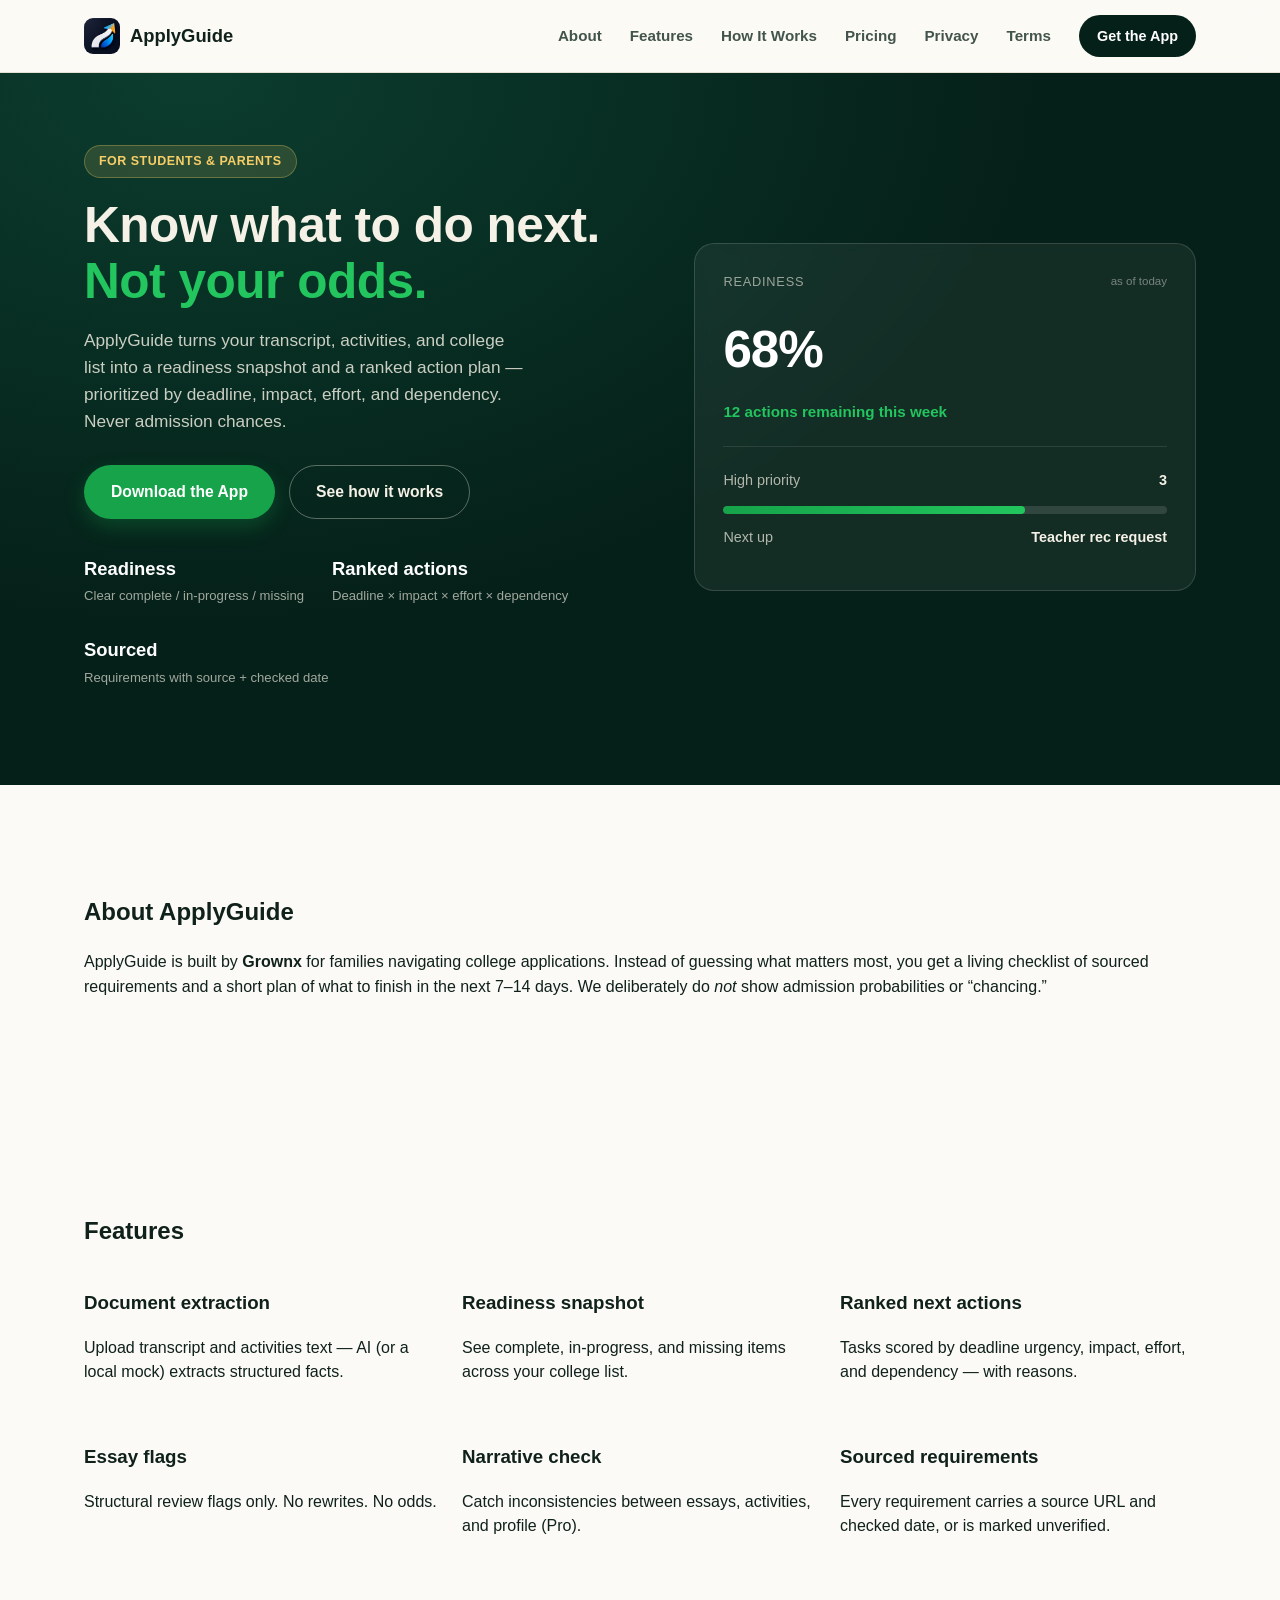
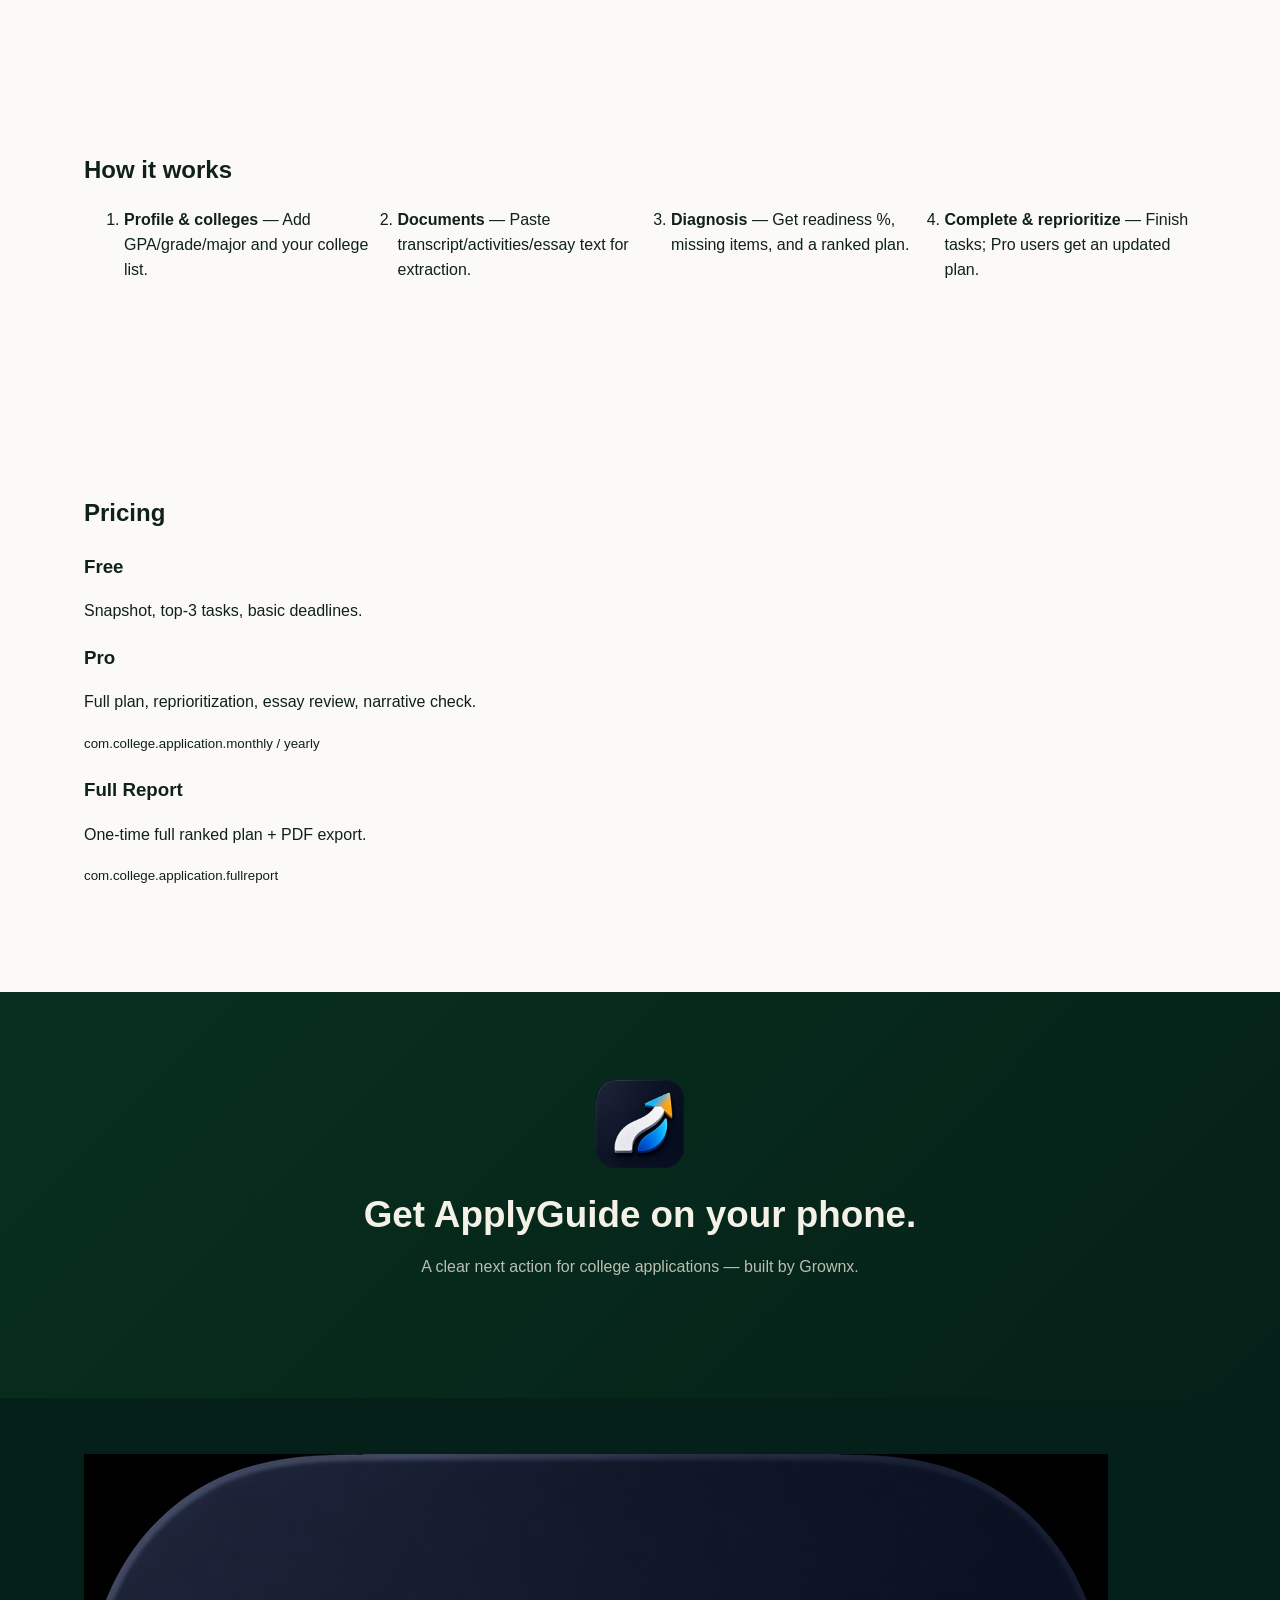
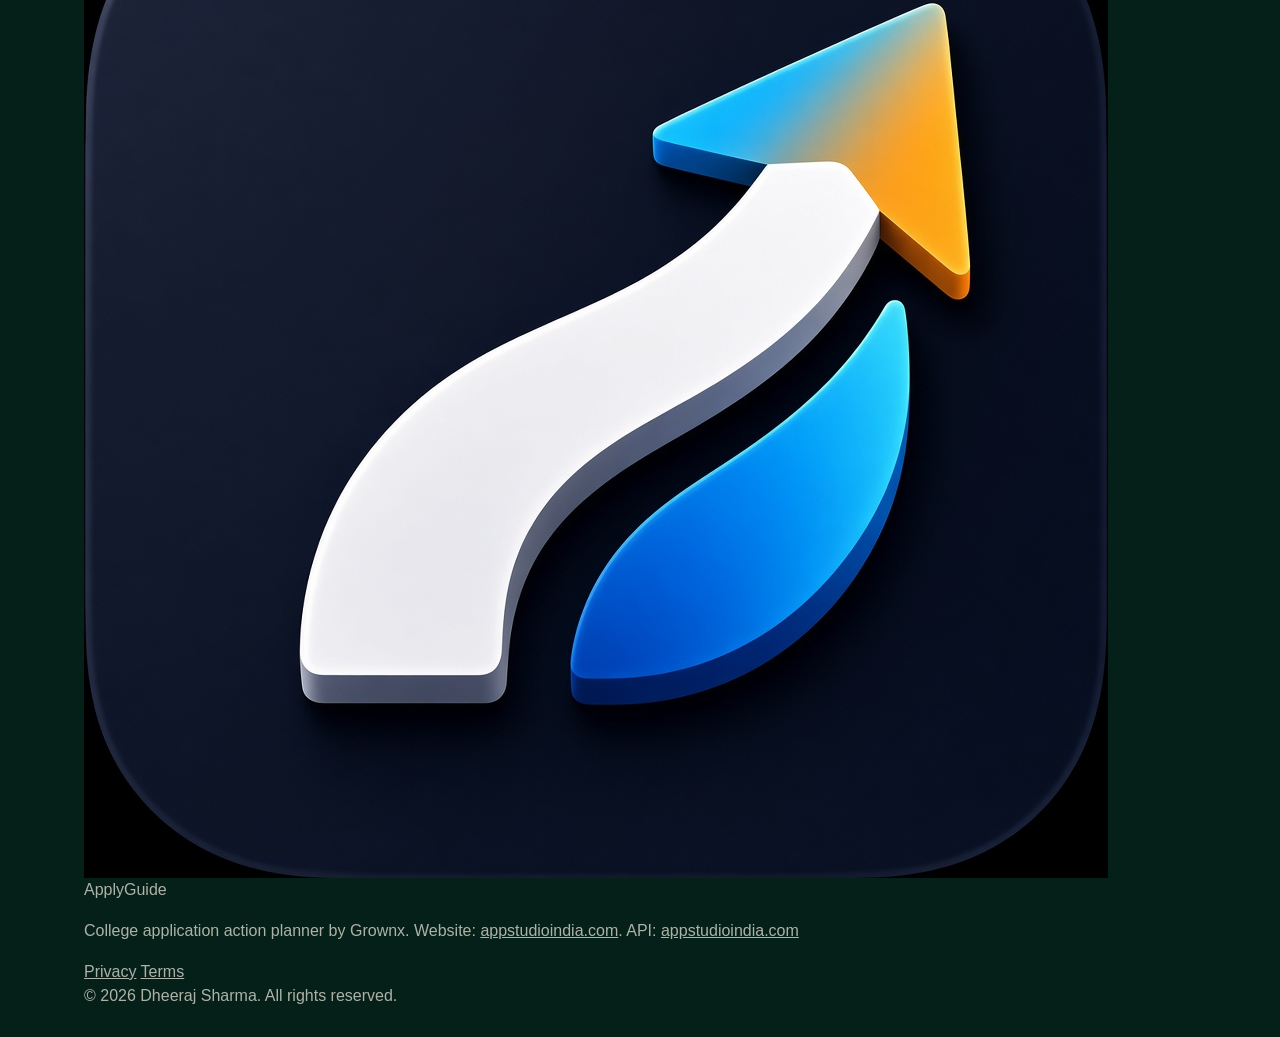
==== index.html @ 5f060223 "ApplyGuide public marketing + legal pages" ====
<!doctype html>
<html lang="en">
<head>
  <meta charset="utf-8" />
  <meta name="viewport" content="width=device-width, initial-scale=1" />
  <title>ApplyGuide — Know What to Do Next for College Applications</title>
  <meta name="description" content="ApplyGuide turns transcripts, activities, and college lists into a readiness snapshot and ranked next actions. Built by Grownx. No admission odds." />
  <link rel="icon" href="app-icon.png" />
  <link rel="stylesheet" href="styles.css" />
</head>
<body>

  <header class="site-header">
    <div class="wrap">
      <a href="index.html" class="brand">
        <img src="app-icon.png" alt="ApplyGuide app icon" />
        ApplyGuide
      </a>
      <nav class="main-nav" id="main-nav">
        <a href="#about">About</a>
        <a href="#features">Features</a>
        <a href="#how-it-works">How It Works</a>
        <a href="#pricing">Pricing</a>
        <a href="privacy.html">Privacy</a>
        <a href="terms.html">Terms</a>
        <a href="#download" class="nav-cta">Get the App</a>
      </nav>
      <button class="nav-toggle" id="nav-toggle" aria-label="Toggle menu" aria-expanded="false">
        <span></span>
      </button>
    </div>
  </header>

  <section class="hero">
    <div class="wrap">
      <div>
        <span class="eyebrow">For students &amp; parents</span>
        <h1>Know what to do next. <span>Not your odds.</span></h1>
        <p class="lead">
          ApplyGuide turns your transcript, activities, and college list into a readiness snapshot
          and a ranked action plan — prioritized by deadline, impact, effort, and dependency.
          Never admission chances.
        </p>
        <div class="btn-row">
          <a href="#download" class="btn btn-primary">Download the App</a>
          <a href="#how-it-works" class="btn btn-ghost">See how it works</a>
        </div>
        <div class="hero-stats">
          <div>
            <strong>Readiness</strong>
            <span>Clear complete / in-progress / missing</span>
          </div>
          <div>
            <strong>Ranked actions</strong>
            <span>Deadline × impact × effort × dependency</span>
          </div>
          <div>
            <strong>Sourced</strong>
            <span>Requirements with source + checked date</span>
          </div>
        </div>
      </div>

      <div class="reserve-card" aria-hidden="true">
        <div class="rc-top">
          <span class="rc-label">Readiness</span>
          <span class="rc-asof">as of today</span>
        </div>
        <div class="rc-amount">68%</div>
        <div class="rc-delta">12 actions remaining this week</div>
        <div class="rc-divider"></div>
        <div class="rc-row">
          <span class="rc-row-label">High priority</span>
          <strong>3</strong>
        </div>
        <div class="progress-track">
          <div class="progress-fill"></div>
        </div>
        <div class="rc-row" style="margin-top:12px">
          <span class="rc-row-label">Next up</span>
          <strong>Teacher rec request</strong>
        </div>
      </div>
    </div>
  </section>

  <section id="about" class="section">
    <div class="wrap">
      <h2>About ApplyGuide</h2>
      <p>
        ApplyGuide is built by <strong>Grownx</strong> for families navigating college applications.
        Instead of guessing what matters most, you get a living checklist of sourced requirements and
        a short plan of what to finish in the next 7–14 days. We deliberately do <em>not</em> show
        admission probabilities or “chancing.”
      </p>
    </div>
  </section>

  <section id="features" class="section">
    <div class="wrap">
      <h2>Features</h2>
      <div class="feature-grid">
        <div>
          <h3>Document extraction</h3>
          <p>Upload transcript and activities text — AI (or a local mock) extracts structured facts.</p>
        </div>
        <div>
          <h3>Readiness snapshot</h3>
          <p>See complete, in-progress, and missing items across your college list.</p>
        </div>
        <div>
          <h3>Ranked next actions</h3>
          <p>Tasks scored by deadline urgency, impact, effort, and dependency — with reasons.</p>
        </div>
        <div>
          <h3>Essay flags</h3>
          <p>Structural review flags only. No rewrites. No odds.</p>
        </div>
        <div>
          <h3>Narrative check</h3>
          <p>Catch inconsistencies between essays, activities, and profile (Pro).</p>
        </div>
        <div>
          <h3>Sourced requirements</h3>
          <p>Every requirement carries a source URL and checked date, or is marked unverified.</p>
        </div>
      </div>
    </div>
  </section>

  <section id="how-it-works" class="section">
    <div class="wrap">
      <h2>How it works</h2>
      <ol class="steps">
        <li><strong>Profile &amp; colleges</strong> — Add GPA/grade/major and your college list.</li>
        <li><strong>Documents</strong> — Paste transcript/activities/essay text for extraction.</li>
        <li><strong>Diagnosis</strong> — Get readiness %, missing items, and a ranked plan.</li>
        <li><strong>Complete &amp; reprioritize</strong> — Finish tasks; Pro users get an updated plan.</li>
      </ol>
    </div>
  </section>

  <section id="pricing" class="section">
    <div class="wrap">
      <h2>Pricing</h2>
      <div class="pricing-grid">
        <div>
          <h3>Free</h3>
          <p>Snapshot, top-3 tasks, basic deadlines.</p>
        </div>
        <div>
          <h3>Pro</h3>
          <p>Full plan, reprioritization, essay review, narrative check.</p>
          <p><small>com.college.application.monthly / yearly</small></p>
        </div>
        <div>
          <h3>Full Report</h3>
          <p>One-time full ranked plan + PDF export.</p>
          <p><small>com.college.application.fullreport</small></p>
        </div>
      </div>
    </div>
  </section>

  <section id="download" class="section download">
    <div class="wrap" style="text-align:center">
      <img src="app-icon.png" alt="ApplyGuide app icon" style="width:88px;height:88px;border-radius:20px;margin:0 auto;" />
      <h2>Get ApplyGuide on your phone.</h2>
      <p>A clear next action for college applications — built by Grownx.</p>
    </div>
  </section>

  <footer class="site-footer">
    <div class="wrap">
      <div class="footer-brand">
        <img src="app-icon.png" alt="ApplyGuide app icon" />
        ApplyGuide
      </div>
      <p>College application action planner by Grownx. Website: <a href="https://appstudioindia.com">appstudioindia.com</a>. API: <a href="https://appstudioindia.com">appstudioindia.com</a></p>
      <div class="footer-links">
        <a href="privacy.html">Privacy</a>
        <a href="terms.html">Terms</a>
      </div>
      <span>© 2026 Dheeraj Sharma. All rights reserved.</span>
    </div>
  </footer>

  <script>
    const toggle = document.getElementById("nav-toggle");
    const nav = document.getElementById("main-nav");
    toggle?.addEventListener("click", () => {
      const open = nav?.classList.toggle("open");
      toggle.setAttribute("aria-expanded", open ? "true" : "false");
    });
  </script>
</body>
</html>
---- styles.css ----
/* ApplyGuide marketing site — shared styles (Grownx) */

:root {
  --forest-900: #052018;
  --forest-800: #08301f;
  --forest-700: #0b3d2e;
  --forest-600: #12513c;
  --green-500: #16a34a;
  --green-400: #22c55e;
  --green-100: #d9f2e2;
  --gold-500: #e8a317;
  --gold-300: #f7ce68;
  --gold-100: #fdf3dc;
  --cream: #f5f1e6;
  --paper: #fbfaf6;
  --white: #ffffff;
  --ink: #10211b;
  --ink-2: #42544c;
  --ink-3: #7c8b84;
  --line: #e3e0d4;
  --line-2: #eeebe0;

  --radius-lg: 20px;
  --radius-md: 14px;
  --radius-sm: 10px;
  --shadow-card: 0 10px 30px rgba(5, 32, 24, 0.08);
  --max-width: 1160px;
}

* {
  box-sizing: border-box;
}

html {
  scroll-behavior: smooth;
}

body {
  margin: 0;
  font-family: -apple-system, BlinkMacSystemFont, "Segoe UI", Roboto, Helvetica, Arial, sans-serif;
  background: var(--paper);
  color: var(--ink);
  line-height: 1.55;
  -webkit-font-smoothing: antialiased;
}

img {
  max-width: 100%;
  display: block;
}

a {
  color: inherit;
}

.wrap {
  max-width: var(--max-width);
  margin: 0 auto;
  padding: 0 24px;
}

/* ---------- Header ---------- */

.site-header {
  position: sticky;
  top: 0;
  z-index: 50;
  background: rgba(251, 250, 246, 0.9);
  backdrop-filter: blur(8px);
  border-bottom: 1px solid var(--line);
}

.site-header .wrap {
  display: flex;
  align-items: center;
  justify-content: space-between;
  height: 72px;
}

.brand {
  display: flex;
  align-items: center;
  gap: 10px;
  font-weight: 800;
  font-size: 1.15rem;
  text-decoration: none;
  color: var(--ink);
}

.brand img {
  width: 36px;
  height: 36px;
  border-radius: 9px;
}

.main-nav {
  display: flex;
  align-items: center;
  gap: 28px;
}

.main-nav a {
  text-decoration: none;
  color: var(--ink-2);
  font-weight: 600;
  font-size: 0.95rem;
}

.main-nav a:hover {
  color: var(--green-500);
}

.nav-cta {
  background: var(--forest-900);
  color: var(--white) !important;
  padding: 10px 18px;
  border-radius: 999px;
  font-size: 0.9rem !important;
}

.nav-toggle {
  display: none;
  background: none;
  border: 1px solid var(--line);
  border-radius: 8px;
  padding: 8px 10px;
  cursor: pointer;
}

.nav-toggle span,
.nav-toggle span::before,
.nav-toggle span::after {
  display: block;
  width: 20px;
  height: 2px;
  background: var(--ink);
  position: relative;
  transition: 0.2s;
}

.nav-toggle span::before,
.nav-toggle span::after {
  content: "";
  position: absolute;
}

.nav-toggle span::before {
  top: -6px;
}

.nav-toggle span::after {
  top: 6px;
}

/* ---------- Buttons ---------- */

.btn {
  display: inline-flex;
  align-items: center;
  justify-content: center;
  gap: 8px;
  padding: 14px 26px;
  border-radius: 999px;
  font-weight: 700;
  font-size: 0.98rem;
  text-decoration: none;
  border: 1px solid transparent;
  cursor: pointer;
  transition: transform 0.15s ease, box-shadow 0.15s ease, background 0.15s ease;
}

.btn:hover {
  transform: translateY(-1px);
}

.btn-primary {
  background: var(--green-500);
  color: var(--white);
  box-shadow: 0 8px 20px rgba(22, 163, 74, 0.28);
}

.btn-primary:hover {
  background: var(--green-400);
}

.btn-ghost {
  background: transparent;
  color: var(--cream);
  border-color: rgba(245, 241, 230, 0.35);
}

.btn-ghost:hover {
  border-color: var(--gold-300);
  color: var(--gold-300);
}

.btn-light {
  background: var(--white);
  color: var(--forest-900);
}

.btn-row {
  display: flex;
  flex-wrap: wrap;
  gap: 14px;
}

/* ---------- Hero ---------- */

.hero {
  background: radial-gradient(120% 140% at 15% 0%, var(--forest-700) 0%, var(--forest-900) 55%, var(--forest-900) 100%);
  color: var(--cream);
  padding: 72px 0 96px;
}

.hero .wrap {
  display: grid;
  grid-template-columns: 1.05fr 0.95fr;
  gap: 56px;
  align-items: center;
}

.eyebrow {
  display: inline-flex;
  align-items: center;
  gap: 8px;
  background: rgba(247, 206, 104, 0.14);
  color: var(--gold-300);
  border: 1px solid rgba(247, 206, 104, 0.3);
  padding: 6px 14px;
  border-radius: 999px;
  font-size: 0.78rem;
  font-weight: 700;
  letter-spacing: 0.04em;
  text-transform: uppercase;
  margin-bottom: 20px;
}

.hero h1 {
  font-size: clamp(2.1rem, 4vw, 3.1rem);
  line-height: 1.12;
  margin: 0 0 18px;
  letter-spacing: -0.01em;
}

.hero h1 span {
  color: var(--green-400);
}

.hero p.lead {
  font-size: 1.08rem;
  color: rgba(245, 241, 230, 0.82);
  margin: 0 0 30px;
  max-width: 46ch;
}

.hero-stats {
  display: flex;
  gap: 28px;
  margin-top: 36px;
  flex-wrap: wrap;
}

.hero-stats div strong {
  display: block;
  font-size: 1.15rem;
  color: var(--white);
}

.hero-stats div span {
  font-size: 0.82rem;
  color: rgba(245, 241, 230, 0.65);
}

/* Reserve number mock card */

.reserve-card {
  background: rgba(255, 255, 255, 0.06);
  border: 1px solid rgba(255, 255, 255, 0.14);
  border-radius: var(--radius-lg);
  padding: 28px;
  backdrop-filter: blur(6px);
}

.reserve-card .rc-top {
  display: flex;
  align-items: center;
  justify-content: space-between;
  margin-bottom: 18px;
}

.rc-label {
  font-size: 0.8rem;
  text-transform: uppercase;
  letter-spacing: 0.06em;
  color: rgba(245, 241, 230, 0.6);
}

.rc-asof {
  font-size: 0.72rem;
  color: rgba(245, 241, 230, 0.45);
}

.rc-amount {
  font-size: clamp(2.4rem, 5vw, 3.2rem);
  font-weight: 800;
  color: var(--white);
  letter-spacing: -0.02em;
}

.rc-delta {
  display: inline-flex;
  align-items: center;
  gap: 6px;
  margin-top: 10px;
  color: var(--green-400);
  font-weight: 700;
  font-size: 0.95rem;
}

.rc-divider {
  height: 1px;
  background: rgba(255, 255, 255, 0.1);
  margin: 22px 0;
}

.rc-row {
  display: flex;
  align-items: center;
  justify-content: space-between;
  margin-bottom: 14px;
  font-size: 0.9rem;
}

.rc-row .rc-row-label {
  color: rgba(245, 241, 230, 0.7);
}

.progress-track {
  width: 100%;
  height: 8px;
  border-radius: 999px;
  background: rgba(255, 255, 255, 0.12);
  overflow: hidden;
  margin-top: 8px;
}

.progress-fill {
  height: 100%;
  border-radius: 999px;
  background: linear-gradient(90deg, var(--green-500), var(--green-400));
  width: 68%;
}

.confidence-badge {
  display: inline-flex;
  align-items: center;
  gap: 6px;
  background: rgba(232, 163, 23, 0.16);
  color: var(--gold-300);
  border: 1px solid rgba(232, 163, 23, 0.35);
  padding: 4px 10px;
  border-radius: 999px;
  font-size: 0.74rem;
  font-weight: 700;
}

/* ---------- Section shell ---------- */

section {
  padding: 88px 0;
}

.section-head {
  max-width: 640px;
  margin: 0 auto 48px;
  text-align: center;
}

.section-head .tag {
  display: inline-block;
  color: var(--green-500);
  font-weight: 800;
  font-size: 0.8rem;
  letter-spacing: 0.08em;
  text-transform: uppercase;
  margin-bottom: 12px;
}

.section-head h2 {
  font-size: clamp(1.7rem, 3vw, 2.3rem);
  margin: 0 0 14px;
  letter-spacing: -0.01em;
}

.section-head p {
  color: var(--ink-2);
  font-size: 1.02rem;
  margin: 0;
}

/* ---------- About ---------- */

.about {
  background: var(--white);
  border-top: 1px solid var(--line);
  border-bottom: 1px solid var(--line);
}

.about .wrap {
  display: grid;
  grid-template-columns: 1fr 1fr;
  gap: 56px;
  align-items: center;
}

.about h2 {
  font-size: clamp(1.6rem, 3vw, 2.1rem);
  margin: 0 0 18px;
  letter-spacing: -0.01em;
}

.about p {
  color: var(--ink-2);
  margin: 0 0 16px;
}

.about-points {
  list-style: none;
  padding: 0;
  margin: 24px 0 0;
  display: grid;
  gap: 14px;
}

.about-points li {
  display: flex;
  gap: 12px;
  align-items: flex-start;
  color: var(--ink-2);
  font-size: 0.96rem;
}

.check {
  flex: none;
  width: 22px;
  height: 22px;
  border-radius: 50%;
  background: var(--green-100);
  color: var(--green-500);
  display: inline-flex;
  align-items: center;
  justify-content: center;
  font-size: 0.75rem;
  font-weight: 900;
  margin-top: 1px;
}

.about-card {
  background: var(--cream);
  border: 1px solid var(--line);
  border-radius: var(--radius-lg);
  padding: 30px;
}

.about-card .stat-grid {
  display: grid;
  grid-template-columns: 1fr 1fr;
  gap: 20px;
}

.about-card .stat {
  background: var(--paper);
  border: 1px solid var(--line-2);
  border-radius: var(--radius-md);
  padding: 18px;
}

.about-card .stat strong {
  display: block;
  font-size: 1.4rem;
  color: var(--forest-900);
}

.about-card .stat span {
  font-size: 0.82rem;
  color: var(--ink-3);
}

/* ---------- Features ---------- */

.features {
  background: var(--paper);
}

.feature-grid {
  display: grid;
  grid-template-columns: repeat(3, 1fr);
  gap: 22px;
}

.feature-card {
  background: var(--white);
  border: 1px solid var(--line);
  border-radius: var(--radius-lg);
  padding: 26px;
  box-shadow: var(--shadow-card);
  transition: transform 0.15s ease, box-shadow 0.15s ease;
}

.feature-card:hover {
  transform: translateY(-3px);
  box-shadow: 0 16px 34px rgba(5, 32, 24, 0.1);
}

.feature-icon {
  width: 46px;
  height: 46px;
  border-radius: 12px;
  background: var(--forest-900);
  color: var(--gold-300);
  display: inline-flex;
  align-items: center;
  justify-content: center;
  margin-bottom: 16px;
}

.feature-icon svg {
  width: 22px;
  height: 22px;
}

.feature-card h3 {
  margin: 0 0 8px;
  font-size: 1.08rem;
}

.feature-card p {
  margin: 0;
  color: var(--ink-2);
  font-size: 0.93rem;
}

.feature-badge {
  display: inline-block;
  font-size: 0.68rem;
  font-weight: 800;
  letter-spacing: 0.05em;
  text-transform: uppercase;
  color: var(--green-500);
  background: var(--green-100);
  padding: 3px 9px;
  border-radius: 999px;
  margin-bottom: 12px;
}

.more-features {
  margin-top: 44px;
  display: grid;
  grid-template-columns: repeat(4, 1fr);
  gap: 16px;
}

.mini-feature {
  border: 1px dashed var(--line);
  border-radius: var(--radius-md);
  padding: 16px 18px;
  background: var(--white);
}

.mini-feature h4 {
  margin: 0 0 4px;
  font-size: 0.92rem;
}

.mini-feature p {
  margin: 0;
  font-size: 0.82rem;
  color: var(--ink-3);
}

/* ---------- How it works ---------- */

.how {
  background: var(--forest-900);
  color: var(--cream);
}

.how .section-head p {
  color: rgba(245, 241, 230, 0.72);
}

.how .section-head .tag {
  color: var(--gold-300);
}

.steps {
  display: grid;
  grid-template-columns: repeat(4, 1fr);
  gap: 22px;
}

.step {
  background: rgba(255, 255, 255, 0.05);
  border: 1px solid rgba(255, 255, 255, 0.1);
  border-radius: var(--radius-lg);
  padding: 24px;
}

.step .num {
  width: 34px;
  height: 34px;
  border-radius: 50%;
  background: var(--green-500);
  color: var(--white);
  display: inline-flex;
  align-items: center;
  justify-content: center;
  font-weight: 800;
  margin-bottom: 16px;
}

.step h3 {
  margin: 0 0 8px;
  font-size: 1rem;
}

.step p {
  margin: 0;
  font-size: 0.88rem;
  color: rgba(245, 241, 230, 0.68);
}

/* ---------- Pricing ---------- */

.pricing {
  background: var(--paper);
}

.price-grid {
  display: grid;
  grid-template-columns: repeat(3, 1fr);
  gap: 22px;
  align-items: stretch;
}

.price-card {
  background: var(--white);
  border: 1px solid var(--line);
  border-radius: var(--radius-lg);
  padding: 28px;
  display: flex;
  flex-direction: column;
  box-shadow: var(--shadow-card);
}

.price-card.featured {
  border-color: var(--green-500);
  box-shadow: 0 16px 36px rgba(22, 163, 74, 0.18);
  position: relative;
}

.price-card .ribbon {
  position: absolute;
  top: -12px;
  right: 24px;
  background: var(--gold-500);
  color: var(--forest-900);
  font-size: 0.7rem;
  font-weight: 800;
  padding: 5px 12px;
  border-radius: 999px;
  letter-spacing: 0.03em;
}

.price-card h3 {
  margin: 0 0 6px;
  font-size: 1.05rem;
}

.price-card .amount {
  font-size: 2.1rem;
  font-weight: 800;
  color: var(--forest-900);
  margin: 10px 0 2px;
}

.price-card .amount small {
  font-size: 0.95rem;
  font-weight: 600;
  color: var(--ink-3);
}

.price-card .sub {
  font-size: 0.82rem;
  color: var(--ink-3);
  margin-bottom: 18px;
}

.price-card ul {
  list-style: none;
  padding: 0;
  margin: 0 0 22px;
  display: grid;
  gap: 10px;
  flex: 1;
}

.price-card li {
  display: flex;
  gap: 10px;
  align-items: flex-start;
  font-size: 0.88rem;
  color: var(--ink-2);
}

.price-note {
  text-align: center;
  color: var(--ink-3);
  font-size: 0.84rem;
  margin-top: 28px;
}

/* ---------- Download ---------- */

.download {
  background: linear-gradient(135deg, var(--forest-800), var(--forest-900));
  color: var(--cream);
  text-align: center;
}

.download .wrap {
  max-width: 720px;
}

.download h2 {
  font-size: clamp(1.7rem, 3vw, 2.3rem);
  margin: 18px 0 12px;
}

.download p {
  color: rgba(245, 241, 230, 0.75);
  margin: 0 0 30px;
}

.store-badges {
  display: flex;
  justify-content: center;
  gap: 16px;
  flex-wrap: wrap;
  margin-bottom: 18px;
}

.store-badge {
  display: inline-flex;
  align-items: center;
  gap: 10px;
  background: #000;
  color: #fff;
  border: 1px solid rgba(255, 255, 255, 0.2);
  border-radius: 12px;
  padding: 10px 18px;
  text-decoration: none;
  min-width: 190px;
  transition: transform 0.15s ease, border-color 0.15s ease;
}

.store-badge:hover {
  transform: translateY(-2px);
  border-color: var(--gold-300);
}

.store-badge svg {
  width: 26px;
  height: 26px;
  flex: none;
}

.store-badge .store-text {
  text-align: left;
  line-height: 1.15;
}

.store-badge .store-text small {
  display: block;
  font-size: 0.66rem;
  opacity: 0.75;
}

.store-badge .store-text strong {
  font-size: 0.98rem;
  font-weight: 700;
}

.download-note {
  font-size: 0.8rem;
  color: rgba(245, 241, 230, 0.55);
}

/* ---------- Footer ---------- */

.site-footer {
  background: var(--forest-900);
  color: rgba(245, 241, 230, 0.7);
  padding: 56px 0 28px;
}

.footer-grid {
  display: grid;
  grid-template-columns: 1.4fr 1fr 1fr 1fr;
  gap: 40px;
  padding-bottom: 36px;
  border-bottom: 1px solid rgba(255, 255, 255, 0.1);
}

.footer-brand .brand {
  color: var(--white);
  margin-bottom: 14px;
}

.footer-grid p {
  font-size: 0.88rem;
  max-width: 34ch;
  color: rgba(245, 241, 230, 0.6);
}

.footer-col h4 {
  color: var(--white);
  font-size: 0.85rem;
  text-transform: uppercase;
  letter-spacing: 0.05em;
  margin: 0 0 16px;
}

.footer-col ul {
  list-style: none;
  padding: 0;
  margin: 0;
  display: grid;
  gap: 10px;
}

.footer-col a {
  text-decoration: none;
  color: rgba(245, 241, 230, 0.68);
  font-size: 0.9rem;
}

.footer-col a:hover {
  color: var(--gold-300);
}

.footer-bottom {
  display: flex;
  justify-content: space-between;
  align-items: center;
  padding-top: 24px;
  font-size: 0.8rem;
  color: rgba(245, 241, 230, 0.45);
  flex-wrap: wrap;
  gap: 12px;
}

/* ---------- Legal pages ---------- */

.legal-hero {
  background: var(--forest-900);
  color: var(--cream);
  padding: 56px 0 40px;
}

.legal-hero .tag {
  color: var(--gold-300);
}

.legal-hero h1 {
  margin: 10px 0 8px;
  font-size: clamp(1.7rem, 3vw, 2.3rem);
}

.legal-hero p {
  color: rgba(245, 241, 230, 0.65);
  margin: 0;
}

.legal-body {
  padding: 56px 0 96px;
}

.legal-body .wrap {
  max-width: 820px;
  display: grid;
  grid-template-columns: 220px 1fr;
  gap: 48px;
  align-items: start;
}

.legal-toc {
  position: sticky;
  top: 96px;
  border-left: 2px solid var(--line);
  padding-left: 16px;
}

.legal-toc a {
  display: block;
  text-decoration: none;
  color: var(--ink-3);
  font-size: 0.86rem;
  padding: 6px 0;
}

.legal-toc a:hover {
  color: var(--green-500);
}

.legal-content h2 {
  font-size: 1.2rem;
  margin: 40px 0 12px;
  scroll-margin-top: 96px;
}

.legal-content h2:first-child {
  margin-top: 0;
}

.legal-content p,
.legal-content li {
  color: var(--ink-2);
  font-size: 0.95rem;
}

.legal-content ul {
  padding-left: 20px;
}

.legal-content a.inline-link {
  color: var(--green-500);
  font-weight: 600;
  text-decoration: underline;
}

.legal-note {
  background: var(--gold-100);
  border: 1px solid var(--gold-300);
  border-radius: var(--radius-md);
  padding: 16px 18px;
  font-size: 0.88rem;
  color: var(--ink);
  margin: 20px 0;
}

/* ---------- Responsive ---------- */

@media (max-width: 980px) {
  .hero .wrap {
    grid-template-columns: 1fr;
  }

  .about .wrap {
    grid-template-columns: 1fr;
  }

  .feature-grid {
    grid-template-columns: repeat(2, 1fr);
  }

  .more-features {
    grid-template-columns: repeat(2, 1fr);
  }

  .steps {
    grid-template-columns: repeat(2, 1fr);
  }

  .price-grid {
    grid-template-columns: 1fr;
    max-width: 420px;
    margin: 0 auto;
  }

  .footer-grid {
    grid-template-columns: 1fr 1fr;
  }

  .legal-body .wrap {
    grid-template-columns: 1fr;
  }

  .legal-toc {
    position: static;
    border-left: none;
    border-bottom: 1px solid var(--line);
    padding-left: 0;
    padding-bottom: 16px;
    display: flex;
    flex-wrap: wrap;
    gap: 4px 18px;
  }
}

@media (max-width: 760px) {
  .main-nav {
    position: fixed;
    top: 72px;
    left: 0;
    right: 0;
    background: var(--paper);
    border-bottom: 1px solid var(--line);
    flex-direction: column;
    align-items: flex-start;
    padding: 18px 24px 26px;
    gap: 16px;
    display: none;
  }

  .main-nav.open {
    display: flex;
  }

  .nav-toggle {
    display: inline-flex;
  }

  .nav-cta {
    align-self: flex-start;
  }

  .feature-grid {
    grid-template-columns: 1fr;
  }

  .more-features {
    grid-template-columns: 1fr;
  }

  .steps {
    grid-template-columns: 1fr;
  }

  .footer-grid {
    grid-template-columns: 1fr;
    gap: 28px;
  }

  section {
    padding: 64px 0;
  }
}
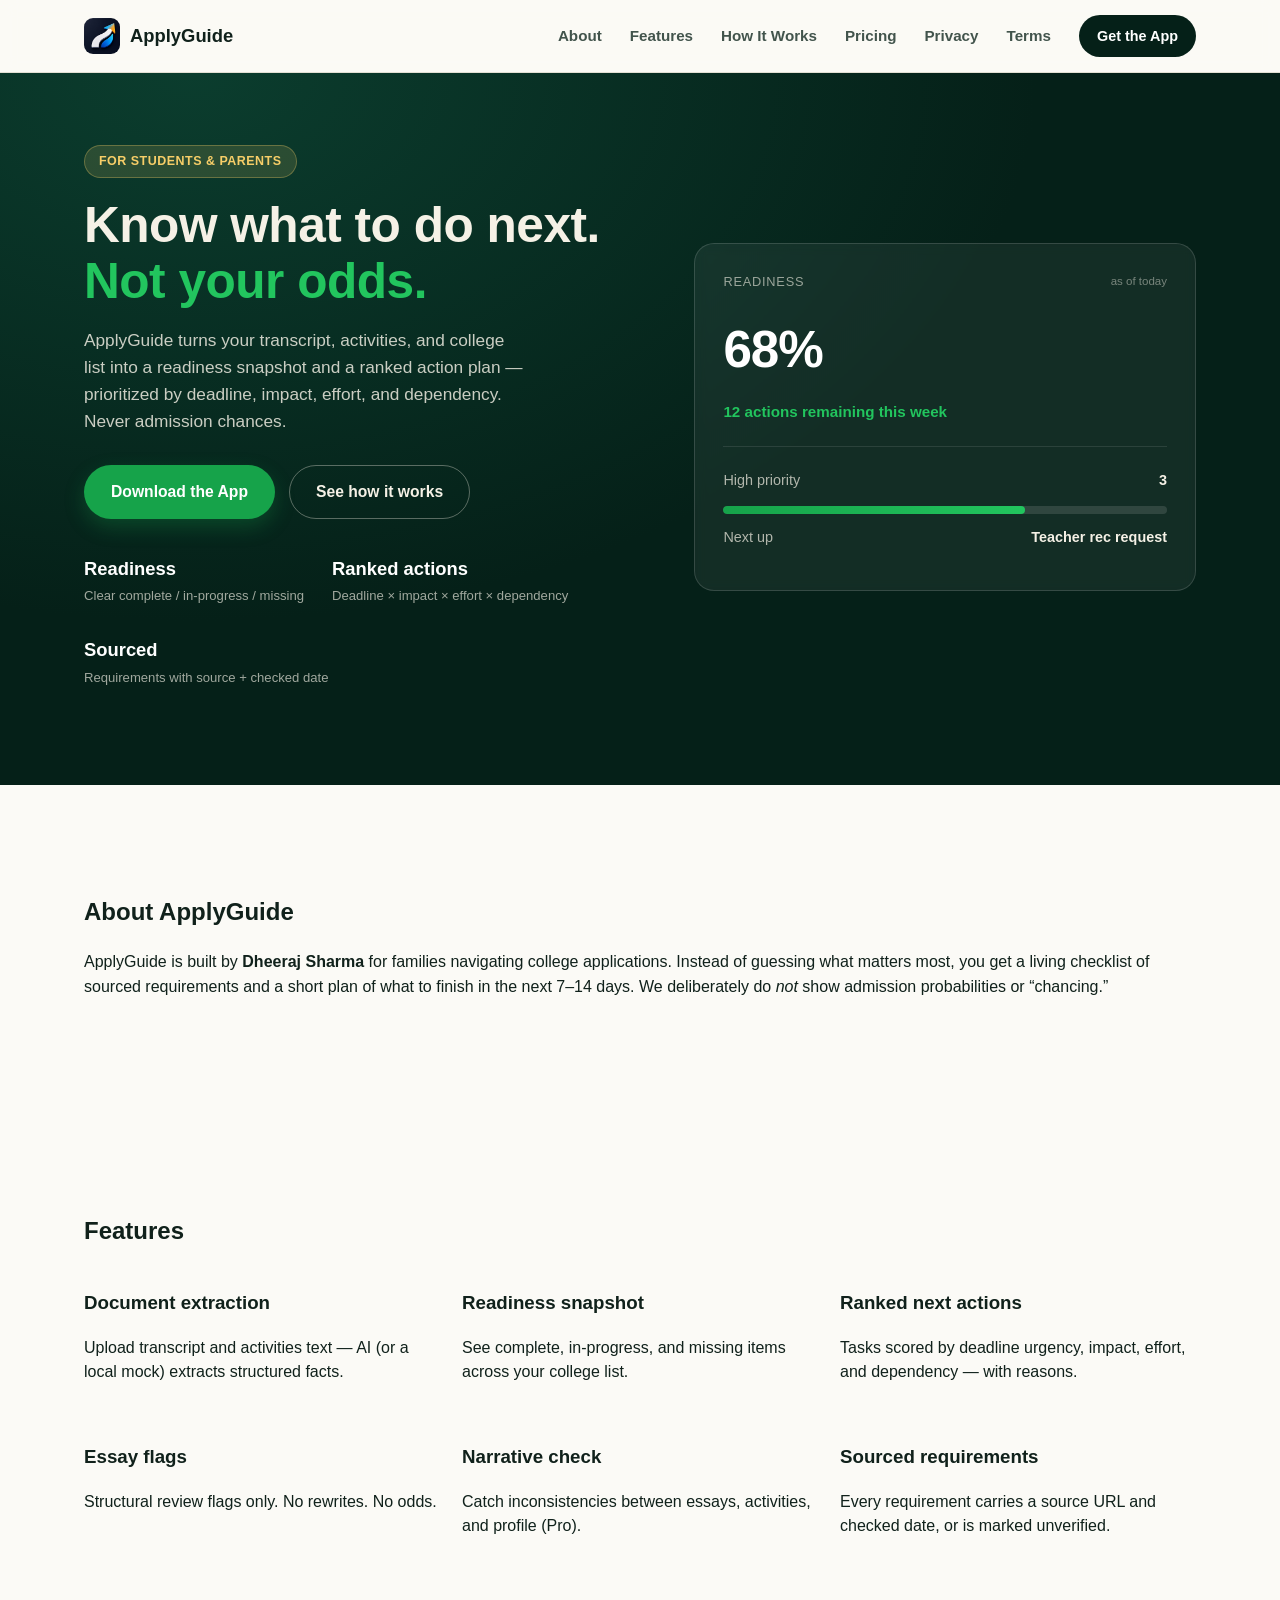
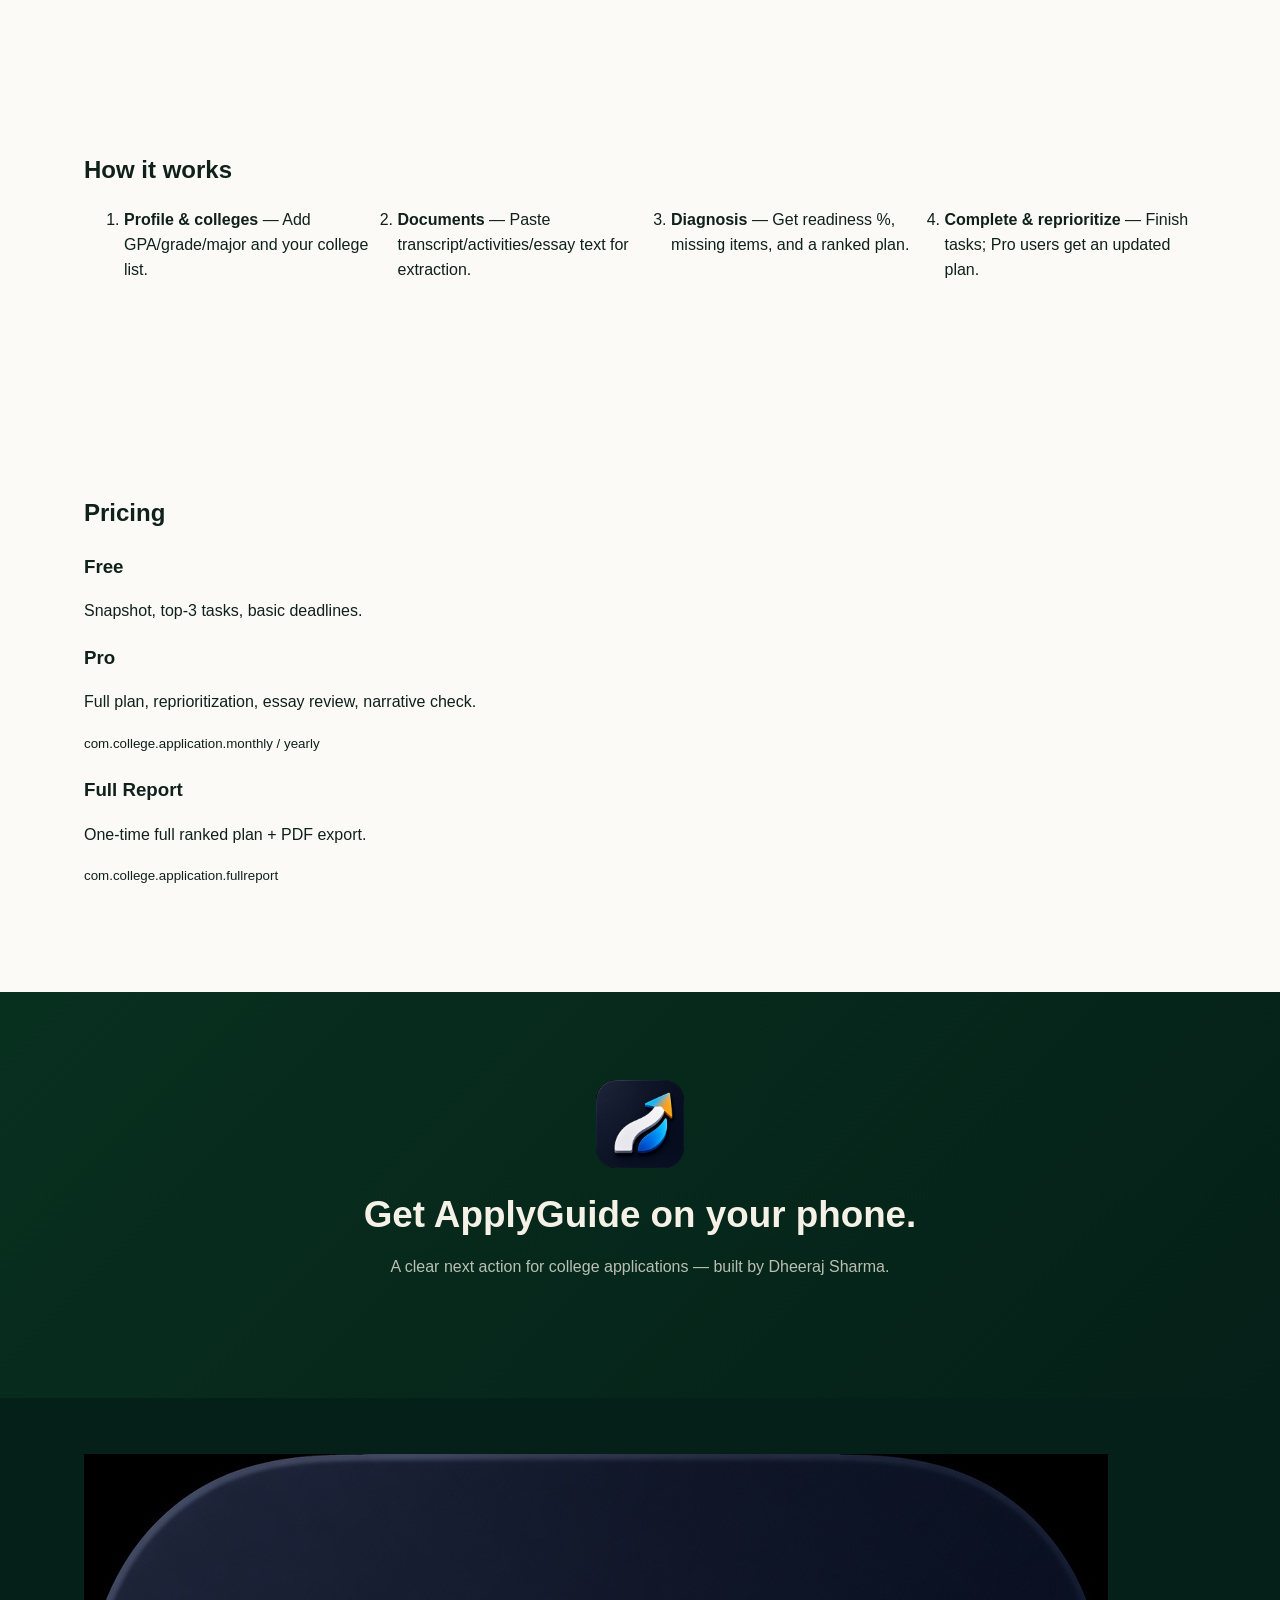
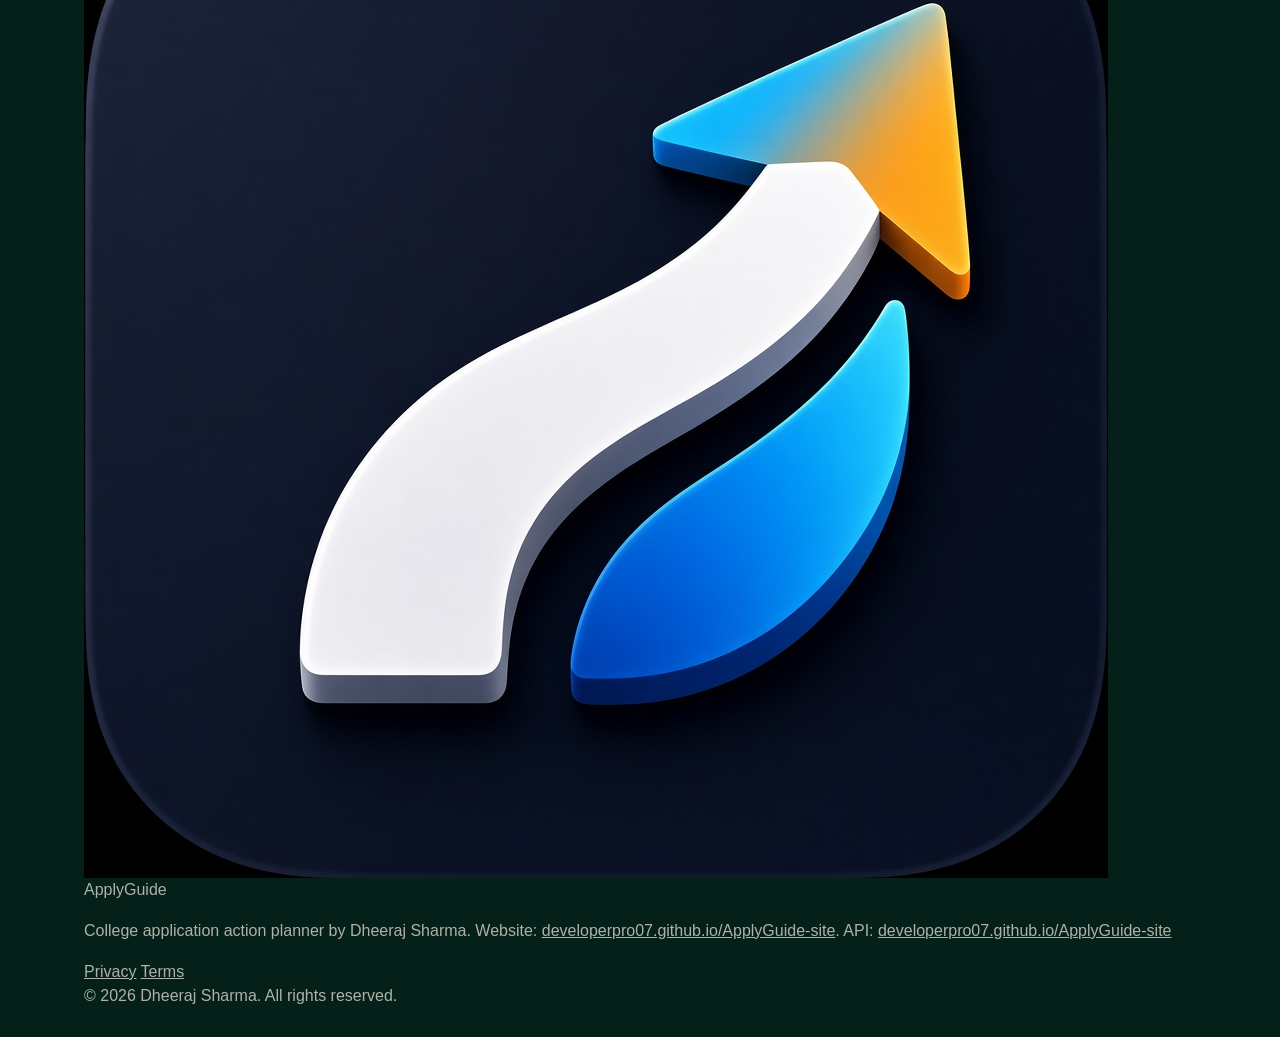
==== commit 21f7ed6f: "Replace foreign Grownx branding with ApplyGuide publisher identity. Co-authored-by: Cursor <cursorag" ====
--- a/index.html
+++ b/index.html
@@ -4,7 +4,7 @@
   <meta charset="utf-8" />
   <meta name="viewport" content="width=device-width, initial-scale=1" />
   <title>ApplyGuide — Know What to Do Next for College Applications</title>
-  <meta name="description" content="ApplyGuide turns transcripts, activities, and college lists into a readiness snapshot and ranked next actions. Built by Grownx. No admission odds." />
+  <meta name="description" content="ApplyGuide turns transcripts, activities, and college lists into a readiness snapshot and ranked next actions. Built by Dheeraj Sharma. No admission odds." />
   <link rel="icon" href="app-icon.png" />
   <link rel="stylesheet" href="styles.css" />
 </head>
@@ -88,7 +88,7 @@
     <div class="wrap">
       <h2>About ApplyGuide</h2>
       <p>
-        ApplyGuide is built by <strong>Grownx</strong> for families navigating college applications.
+        ApplyGuide is built by <strong>Dheeraj Sharma</strong> for families navigating college applications.
         Instead of guessing what matters most, you get a living checklist of sourced requirements and
         a short plan of what to finish in the next 7–14 days. We deliberately do <em>not</em> show
         admission probabilities or “chancing.”
@@ -166,7 +166,7 @@
     <div class="wrap" style="text-align:center">
       <img src="app-icon.png" alt="ApplyGuide app icon" style="width:88px;height:88px;border-radius:20px;margin:0 auto;" />
       <h2>Get ApplyGuide on your phone.</h2>
-      <p>A clear next action for college applications — built by Grownx.</p>
+      <p>A clear next action for college applications — built by Dheeraj Sharma.</p>
     </div>
   </section>
 
@@ -176,7 +176,7 @@
         <img src="app-icon.png" alt="ApplyGuide app icon" />
         ApplyGuide
       </div>
-      <p>College application action planner by Grownx. Website: <a href="https://appstudioindia.com">appstudioindia.com</a>. API: <a href="https://appstudioindia.com">appstudioindia.com</a></p>
+      <p>College application action planner by Dheeraj Sharma. Website: <a href="https://developerpro07.github.io/ApplyGuide-site/">developerpro07.github.io/ApplyGuide-site</a>. API: <a href="https://developerpro07.github.io/ApplyGuide-site/">developerpro07.github.io/ApplyGuide-site</a></p>
       <div class="footer-links">
         <a href="privacy.html">Privacy</a>
         <a href="terms.html">Terms</a>
